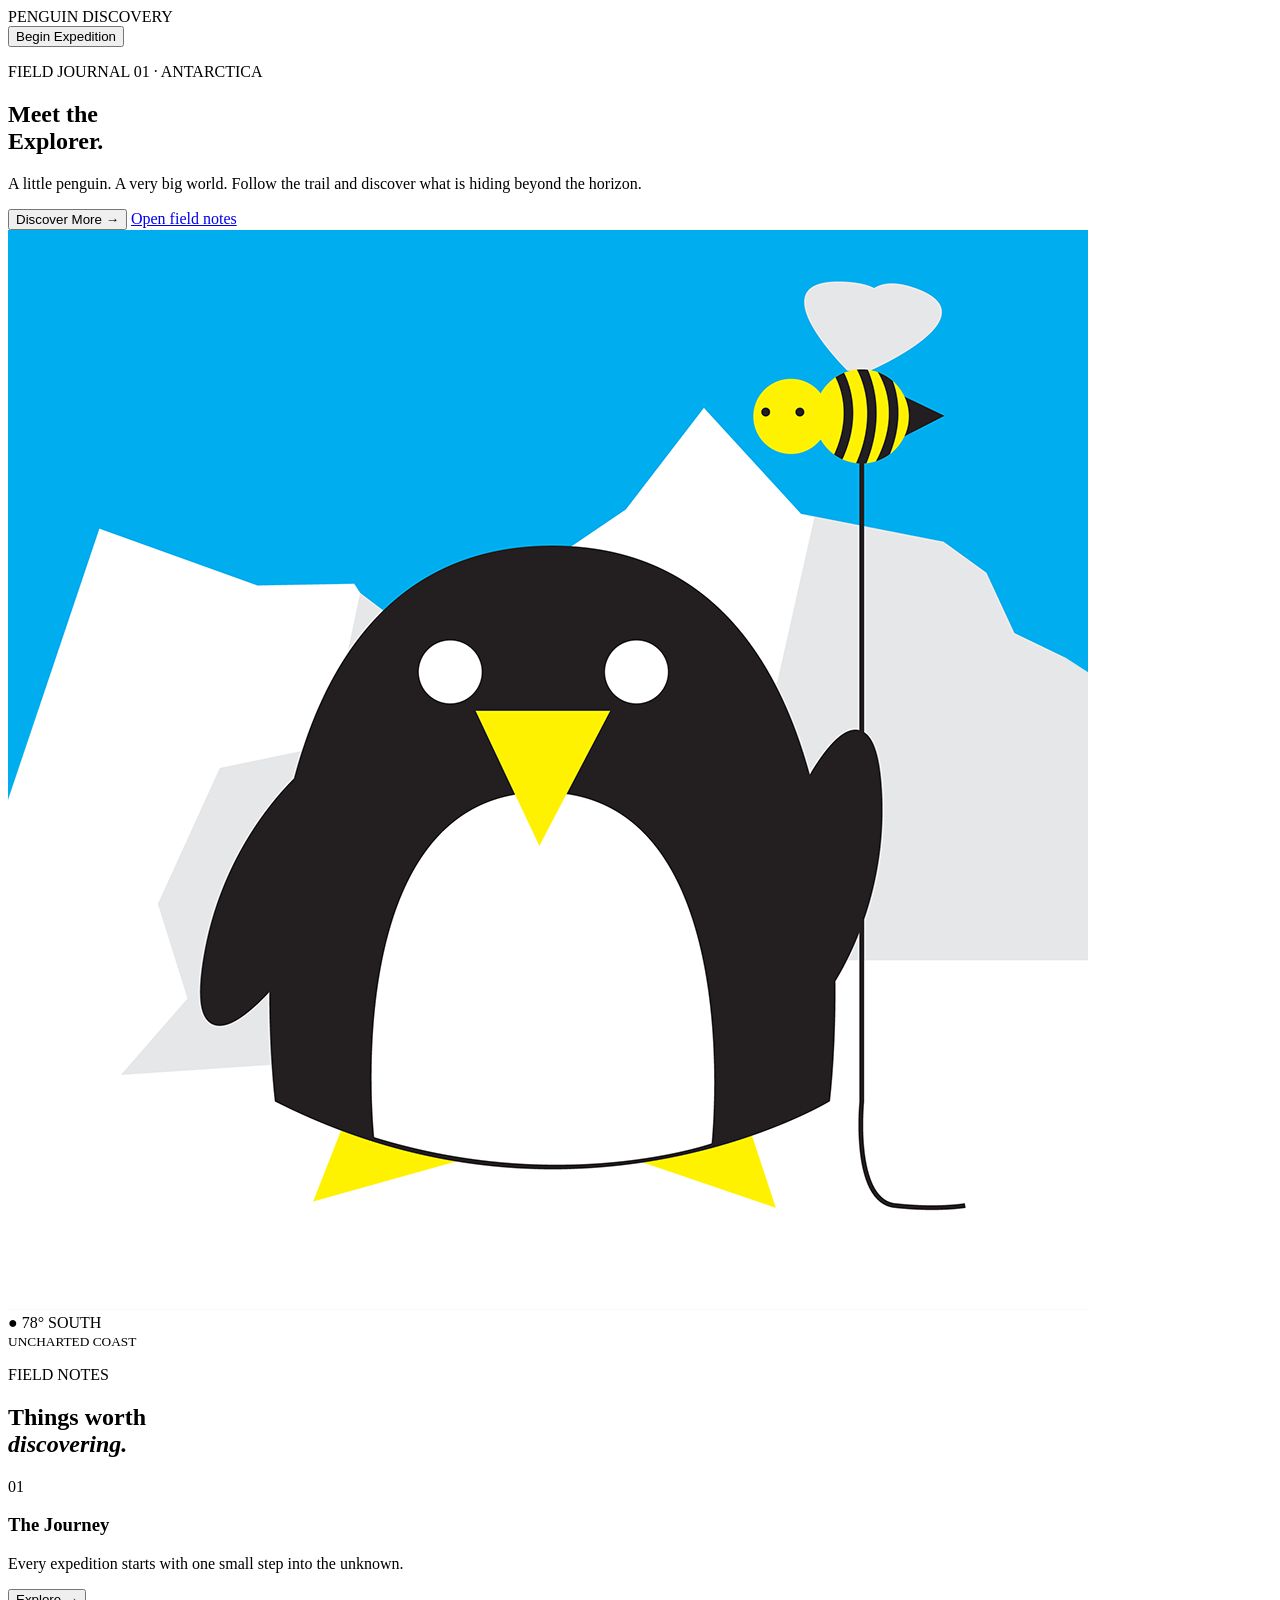
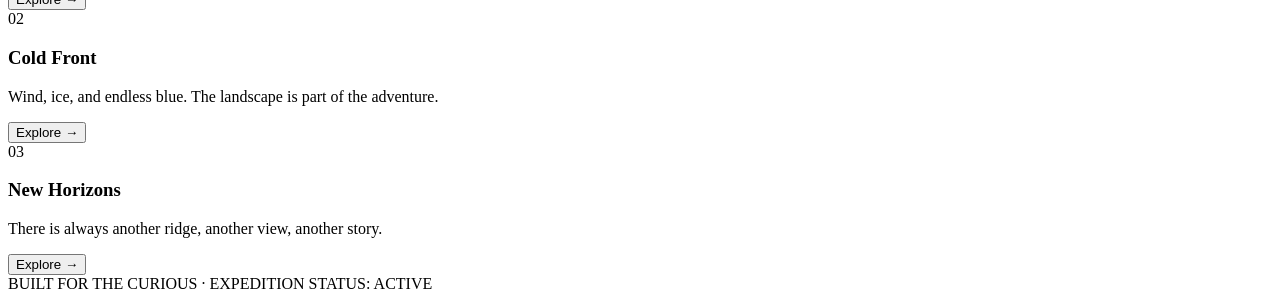
==== penguin-theme/index.html @ 57eabbc1 "Create penguin theme landing page" ====
<!DOCTYPE html>
<html lang="en">
<head>
  <meta charset="UTF-8">
  <meta name="viewport" content="width=device-width, initial-scale=1.0">
  <title>Penguin Discovery</title>
  <link rel="stylesheet" href="styles.css">
</head>
<body>
  <div class="sky-glow"></div>
  <header class="nav">
    <div class="brand"><span class="dot"></span> PENGUIN DISCOVERY</div>
    <button id="exploreBtn" class="nav-btn">Begin Expedition</button>
  </header>

  <main>
    <section class="hero">
      <div class="hero-copy">
        <p class="eyebrow">FIELD JOURNAL 01 · ANTARCTICA</p>
        <h1>Meet the<br><span>Explorer.</span></h1>
        <p class="intro">A little penguin. A very big world. Follow the trail and discover what is hiding beyond the horizon.</p>
        <div class="actions">
          <button id="discoverBtn" class="primary">Discover More <span>→</span></button>
          <a href="#journal" class="secondary">Open field notes</a>
        </div>
      </div>

      <div class="penguin-stage">
        <div class="orbit orbit-one"></div>
        <div class="orbit orbit-two"></div>
        <div class="snow snow-one"></div>
        <div class="snow snow-two"></div>
        <img src="../discovery-01.png" alt="Penguin explorer" class="penguin">
        <div class="location-card"><span>●</span> 78° SOUTH<br><small>UNCHARTED COAST</small></div>
      </div>
    </section>

    <section id="journal" class="journal">
      <div class="section-heading">
        <p class="eyebrow">FIELD NOTES</p>
        <h2>Things worth<br><em>discovering.</em></h2>
      </div>
      <div class="cards">
        <article class="card">
          <span class="number">01</span>
          <h3>The Journey</h3>
          <p>Every expedition starts with one small step into the unknown.</p>
          <button class="card-btn" data-message="The journey has officially begun.">Explore →</button>
        </article>
        <article class="card featured">
          <span class="number">02</span>
          <h3>Cold Front</h3>
          <p>Wind, ice, and endless blue. The landscape is part of the adventure.</p>
          <button class="card-btn" data-message="Cold front detected. Adventure conditions: excellent.">Explore →</button>
        </article>
        <article class="card">
          <span class="number">03</span>
          <h3>New Horizons</h3>
          <p>There is always another ridge, another view, another story.</p>
          <button class="card-btn" data-message="New horizon unlocked. Keep going.">Explore →</button>
        </article>
      </div>
    </section>
  </main>

  <div id="toast" class="toast"></div>
  <footer>BUILT FOR THE CURIOUS · EXPEDITION STATUS: ACTIVE</footer>
  <script src="script.js"></script>
</body>
</html>
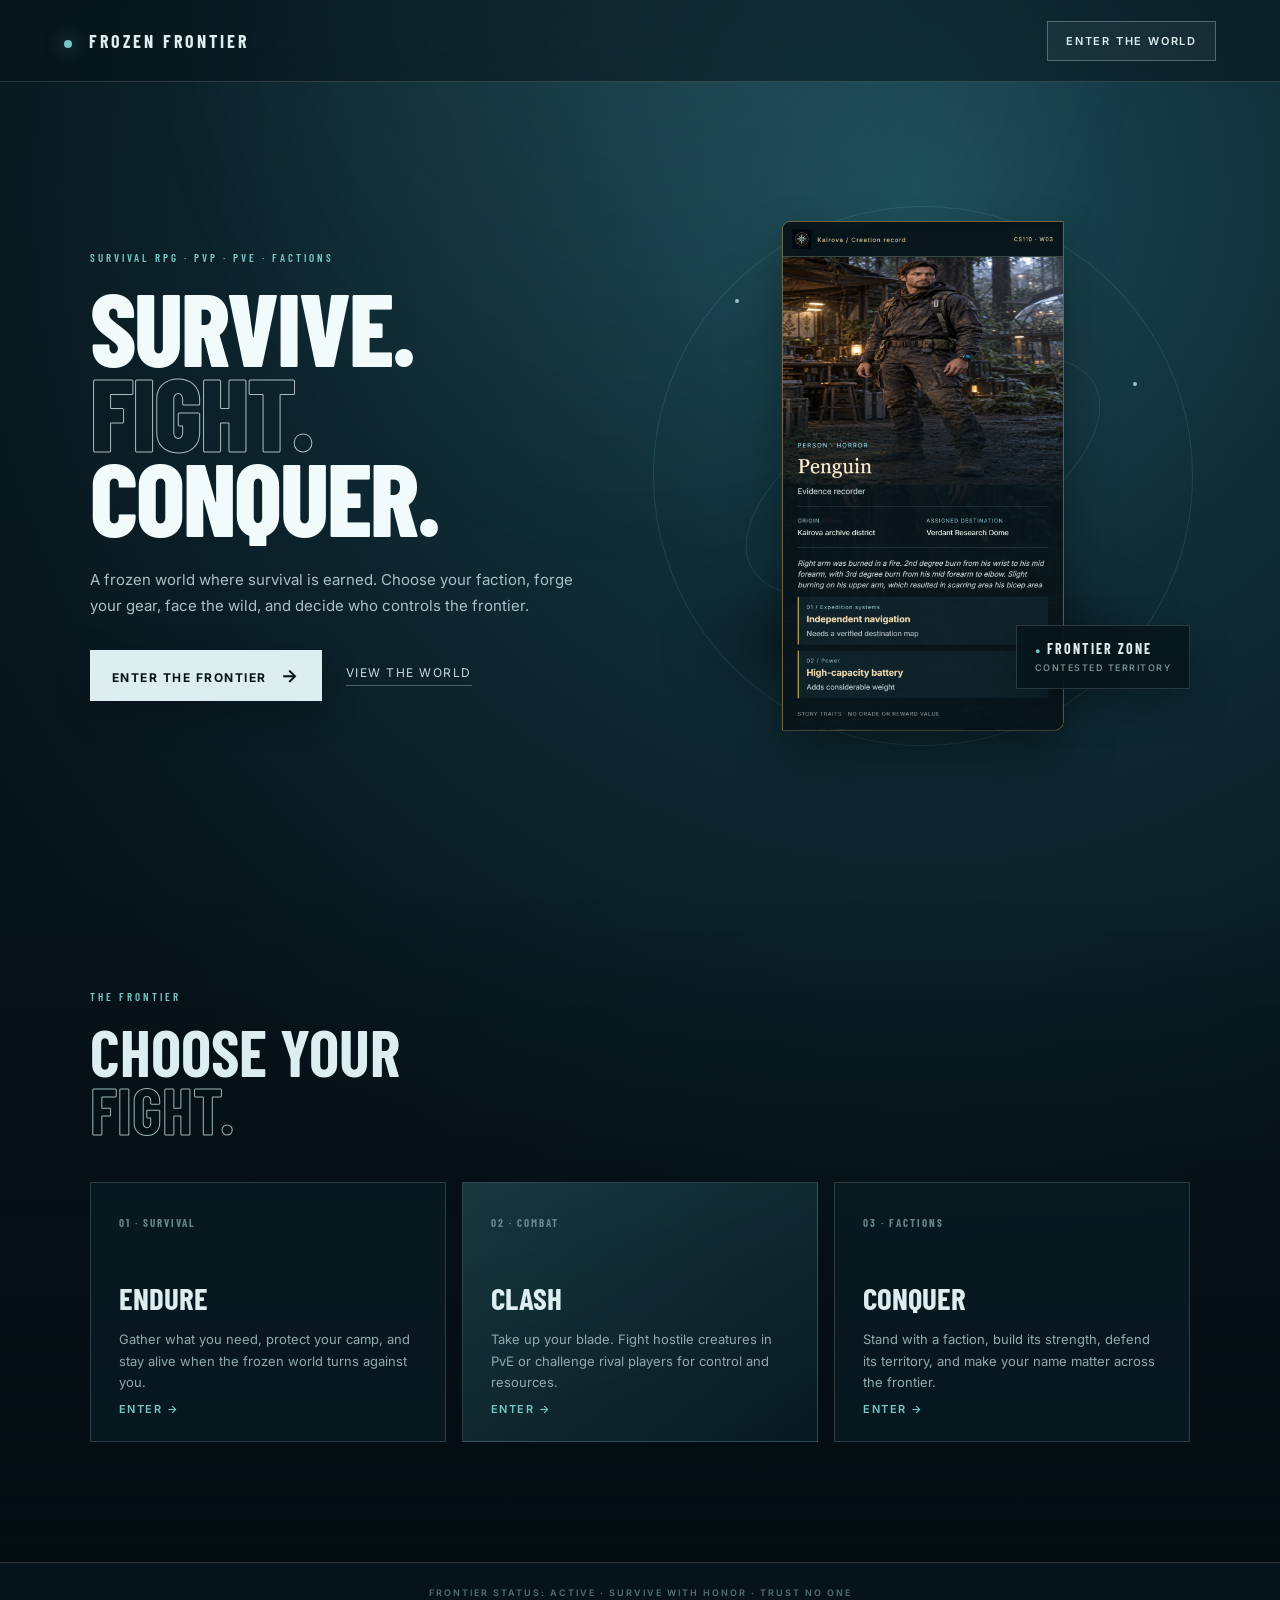
==== commit 6f490a87: "Reframe penguin theme as survival PvP PvE faction RPG" ====
--- a/penguin-theme/index.html
+++ b/penguin-theme/index.html
@@ -3,25 +3,25 @@
 <head>
   <meta charset="UTF-8">
   <meta name="viewport" content="width=device-width, initial-scale=1.0">
-  <title>Penguin Discovery</title>
+  <title>Frozen Frontier</title>
   <link rel="stylesheet" href="styles.css">
 </head>
 <body>
   <div class="sky-glow"></div>
   <header class="nav">
-    <div class="brand"><span class="dot"></span> PENGUIN DISCOVERY</div>
-    <button id="exploreBtn" class="nav-btn">Begin Expedition</button>
+    <div class="brand"><span class="dot"></span> FROZEN FRONTIER</div>
+    <button id="exploreBtn" class="nav-btn">Enter the World</button>
   </header>
 
   <main>
     <section class="hero">
       <div class="hero-copy">
-        <p class="eyebrow">FIELD JOURNAL 01 · ANTARCTICA</p>
-        <h1>Meet the<br><span>Explorer.</span></h1>
-        <p class="intro">A little penguin. A very big world. Follow the trail and discover what is hiding beyond the horizon.</p>
+        <p class="eyebrow">SURVIVAL RPG · PVP · PVE · FACTIONS</p>
+        <h1>Survive.<br><span>Fight.</span><br>Conquer.</h1>
+        <p class="intro">A frozen world where survival is earned. Choose your faction, forge your gear, face the wild, and decide who controls the frontier.</p>
         <div class="actions">
-          <button id="discoverBtn" class="primary">Discover More <span>→</span></button>
-          <a href="#journal" class="secondary">Open field notes</a>
+          <button id="discoverBtn" class="primary">Enter the Frontier <span>→</span></button>
+          <a href="#journal" class="secondary">View the world</a>
         </div>
       </div>
 
@@ -30,41 +30,41 @@
         <div class="orbit orbit-two"></div>
         <div class="snow snow-one"></div>
         <div class="snow snow-two"></div>
-        <img src="../discovery-01.png" alt="Penguin explorer" class="penguin">
-        <div class="location-card"><span>●</span> 78° SOUTH<br><small>UNCHARTED COAST</small></div>
+        <img src="../CS110_Penguin_Card.png" alt="Penguin warrior" class="penguin">
+        <div class="location-card"><span>●</span> FRONTIER ZONE<br><small>CONTESTED TERRITORY</small></div>
       </div>
     </section>
 
     <section id="journal" class="journal">
       <div class="section-heading">
-        <p class="eyebrow">FIELD NOTES</p>
-        <h2>Things worth<br><em>discovering.</em></h2>
+        <p class="eyebrow">THE FRONTIER</p>
+        <h2>Choose your<br><em>fight.</em></h2>
       </div>
       <div class="cards">
         <article class="card">
-          <span class="number">01</span>
-          <h3>The Journey</h3>
-          <p>Every expedition starts with one small step into the unknown.</p>
-          <button class="card-btn" data-message="The journey has officially begun.">Explore →</button>
+          <span class="number">01 · SURVIVAL</span>
+          <h3>Endure</h3>
+          <p>Gather what you need, protect your camp, and stay alive when the frozen world turns against you.</p>
+          <button class="card-btn" data-message="Survival systems online. Keep your camp secure.">Enter →</button>
         </article>
         <article class="card featured">
-          <span class="number">02</span>
-          <h3>Cold Front</h3>
-          <p>Wind, ice, and endless blue. The landscape is part of the adventure.</p>
-          <button class="card-btn" data-message="Cold front detected. Adventure conditions: excellent.">Explore →</button>
+          <span class="number">02 · COMBAT</span>
+          <h3>Clash</h3>
+          <p>Take up your blade. Fight hostile creatures in PvE or challenge rival players for control and resources.</p>
+          <button class="card-btn" data-message="Combat terminal ready. Rival activity detected.">Enter →</button>
         </article>
         <article class="card">
-          <span class="number">03</span>
-          <h3>New Horizons</h3>
-          <p>There is always another ridge, another view, another story.</p>
-          <button class="card-btn" data-message="New horizon unlocked. Keep going.">Explore →</button>
+          <span class="number">03 · FACTIONS</span>
+          <h3>Conquer</h3>
+          <p>Stand with a faction, build its strength, defend its territory, and make your name matter across the frontier.</p>
+          <button class="card-btn" data-message="Faction network active. Choose where you stand.">Enter →</button>
         </article>
       </div>
     </section>
   </main>
 
   <div id="toast" class="toast"></div>
-  <footer>BUILT FOR THE CURIOUS · EXPEDITION STATUS: ACTIVE</footer>
+  <footer>FRONTIER STATUS: ACTIVE · SURVIVE WITH HONOR · TRUST NO ONE</footer>
   <script src="script.js"></script>
 </body>
-</html>+</html>
--- a/penguin-theme/styles.css
+++ b/penguin-theme/styles.css
@@ -0,0 +1,11 @@
+@import url('https://fonts.googleapis.com/css2?family=Barlow+Condensed:wght@400;500;600;700;800&family=Inter:wght@400;500;600;700&display=swap');
+
+:root{--night:#07131a;--ink:#0c2028;--ice:#dceef0;--frost:#eef8f8;--steel:#6d8b91;--teal:#78c7c7;--line:rgba(220,238,240,.16);--panel:rgba(10,29,37,.72)}
+*{box-sizing:border-box}html{scroll-behavior:smooth}body{margin:0;background:radial-gradient(circle at 72% 12%,#1c4b56 0,#102e38 24%,#07131a 64%);color:var(--ice);font-family:Inter,system-ui,sans-serif;min-height:100vh;overflow-x:hidden}.sky-glow{position:fixed;inset:-20%;pointer-events:none;background:radial-gradient(ellipse at 50% 0,rgba(124,206,211,.13),transparent 42%);filter:blur(20px)}
+body:before{content:'';position:fixed;inset:0;pointer-events:none;opacity:.2;background-image:linear-gradient(rgba(255,255,255,.035) 1px,transparent 1px),linear-gradient(90deg,rgba(255,255,255,.025) 1px,transparent 1px);background-size:64px 64px;mask-image:linear-gradient(to bottom,black,transparent 85%)}
+.nav{height:82px;padding:0 clamp(22px,5vw,72px);display:flex;align-items:center;justify-content:space-between;border-bottom:1px solid var(--line);position:relative;z-index:3;background:rgba(5,17,23,.5);backdrop-filter:blur(16px)}.brand{font:700 18px 'Barlow Condensed',sans-serif;letter-spacing:3px}.dot{display:inline-block;width:8px;height:8px;border-radius:50%;background:var(--teal);box-shadow:0 0 18px rgba(120,199,199,.8);margin-right:10px}.nav-btn{border:1px solid rgba(220,238,240,.3);background:rgba(220,238,240,.06);color:var(--ice);padding:12px 18px;text-transform:uppercase;letter-spacing:1.8px;font:600 11px Inter;cursor:pointer}.nav-btn:hover{background:rgba(220,238,240,.14)}
+main{position:relative;z-index:1}.hero{min-height:calc(100vh - 82px);display:grid;grid-template-columns:1fr 1fr;align-items:center;gap:30px;padding:60px clamp(22px,7vw,110px) 90px;max-width:1500px;margin:auto}.hero-copy{max-width:570px}.eyebrow{font:600 11px 'Barlow Condensed';letter-spacing:3px;color:var(--teal);margin:0 0 20px}.hero h1{font:800 clamp(66px,8vw,118px)/.83 'Barlow Condensed';text-transform:uppercase;letter-spacing:-2px;margin:0;color:#f2fbfb}.hero h1 span{color:transparent;-webkit-text-stroke:1px rgba(238,248,248,.72)}.intro{color:#a9c1c5;max-width:500px;line-height:1.75;font-size:15px;margin:28px 0}.actions{display:flex;align-items:center;gap:24px;margin-top:30px}.primary{border:0;background:var(--ice);color:var(--night);padding:15px 22px;font:700 12px Inter;text-transform:uppercase;letter-spacing:1.5px;cursor:pointer;box-shadow:0 12px 35px rgba(0,0,0,.25)}.primary span{font-size:18px;margin-left:10px}.secondary{color:#c5d9db;text-decoration:none;font-size:12px;text-transform:uppercase;letter-spacing:1.5px;border-bottom:1px solid rgba(197,217,219,.35);padding-bottom:5px}
+.penguin-stage{height:590px;position:relative;display:flex;align-items:center;justify-content:center}.penguin-stage:after{content:'';position:absolute;width:420px;height:100px;bottom:80px;border-radius:50%;background:rgba(0,0,0,.32);filter:blur(28px)}.penguin{position:relative;z-index:2;width:min(80%,470px);max-height:520px;object-fit:contain;filter:drop-shadow(0 28px 25px rgba(0,0,0,.35))}.orbit{position:absolute;border:1px solid rgba(132,210,213,.14);border-radius:50%;z-index:0}.orbit-one{width:540px;height:540px;transform:rotate(-18deg)}.orbit-two{width:390px;height:180px;transform:rotate(-28deg)}.snow{position:absolute;width:4px;height:4px;background:#dff7f7;border-radius:50%;opacity:.7}.snow-one{left:15%;top:20%;box-shadow:110px 80px #dff7f7,220px -25px #dff7f7,320px 170px #dff7f7,80px 270px #dff7f7}.snow-two{right:10%;top:34%;box-shadow:-90px 120px #dff7f7,-190px 30px #dff7f7}.location-card{position:absolute;z-index:4;right:0;bottom:82px;background:rgba(7,20,26,.82);border:1px solid var(--line);padding:14px 18px;font:700 14px 'Barlow Condensed';letter-spacing:2px;backdrop-filter:blur(12px);box-shadow:0 15px 40px rgba(0,0,0,.25)}.location-card span{color:var(--teal);font-size:9px}.location-card small{font:500 9px Inter;color:#829da2;letter-spacing:1.5px}
+.journal{padding:90px clamp(22px,7vw,110px) 120px;background:linear-gradient(180deg,transparent,rgba(2,10,14,.7));max-width:1500px;margin:auto}.section-heading h2{font:700 clamp(45px,5vw,72px)/.9 'Barlow Condensed';text-transform:uppercase;margin:0 0 44px}.section-heading em{font-style:normal;color:transparent;-webkit-text-stroke:1px #9bb8bc}.cards{display:grid;grid-template-columns:repeat(3,1fr);gap:16px}.card{min-height:260px;border:1px solid var(--line);background:var(--panel);padding:28px;position:relative;overflow:hidden;transition:.25s transform,.25s border-color}.card:hover{transform:translateY(-5px);border-color:rgba(120,199,199,.4)}.card.featured{background:linear-gradient(145deg,rgba(40,91,99,.52),rgba(10,29,37,.8))}.number{font:700 11px 'Barlow Condensed';color:#69858a;letter-spacing:2px}.card h3{font:700 31px 'Barlow Condensed';text-transform:uppercase;margin:48px 0 10px}.card p{color:#91aaae;font-size:13px;line-height:1.65;max-width:320px}.card-btn{position:absolute;bottom:25px;left:28px;background:none;border:0;color:var(--teal);font:600 11px Inter;text-transform:uppercase;letter-spacing:1.5px;cursor:pointer;padding:0}.toast{position:fixed;left:50%;bottom:28px;transform:translate(-50%,20px);opacity:0;z-index:10;background:#edf7f7;color:#092029;padding:13px 18px;font-size:12px;font-weight:700;transition:.25s;pointer-events:none}.toast.show{opacity:1;transform:translate(-50%,0)}footer{text-align:center;padding:24px;color:#536f75;font:600 9px Inter;letter-spacing:2px;border-top:1px solid var(--line)}
+@media(max-width:850px){.hero{grid-template-columns:1fr;padding-top:55px}.penguin-stage{height:450px;order:-1}.penguin{width:65%;max-height:400px}.orbit-one{width:390px;height:390px}.location-card{right:4%;bottom:45px}.cards{grid-template-columns:1fr}.hero h1{font-size:72px}.nav-btn{padding:10px 12px;font-size:9px}.brand{font-size:15px}}
+@media(max-width:500px){.nav{height:68px}.brand{letter-spacing:2px}.hero{min-height:auto}.penguin-stage{height:360px}.location-card{font-size:11px}.actions{align-items:flex-start;flex-direction:column;gap:18px}}
